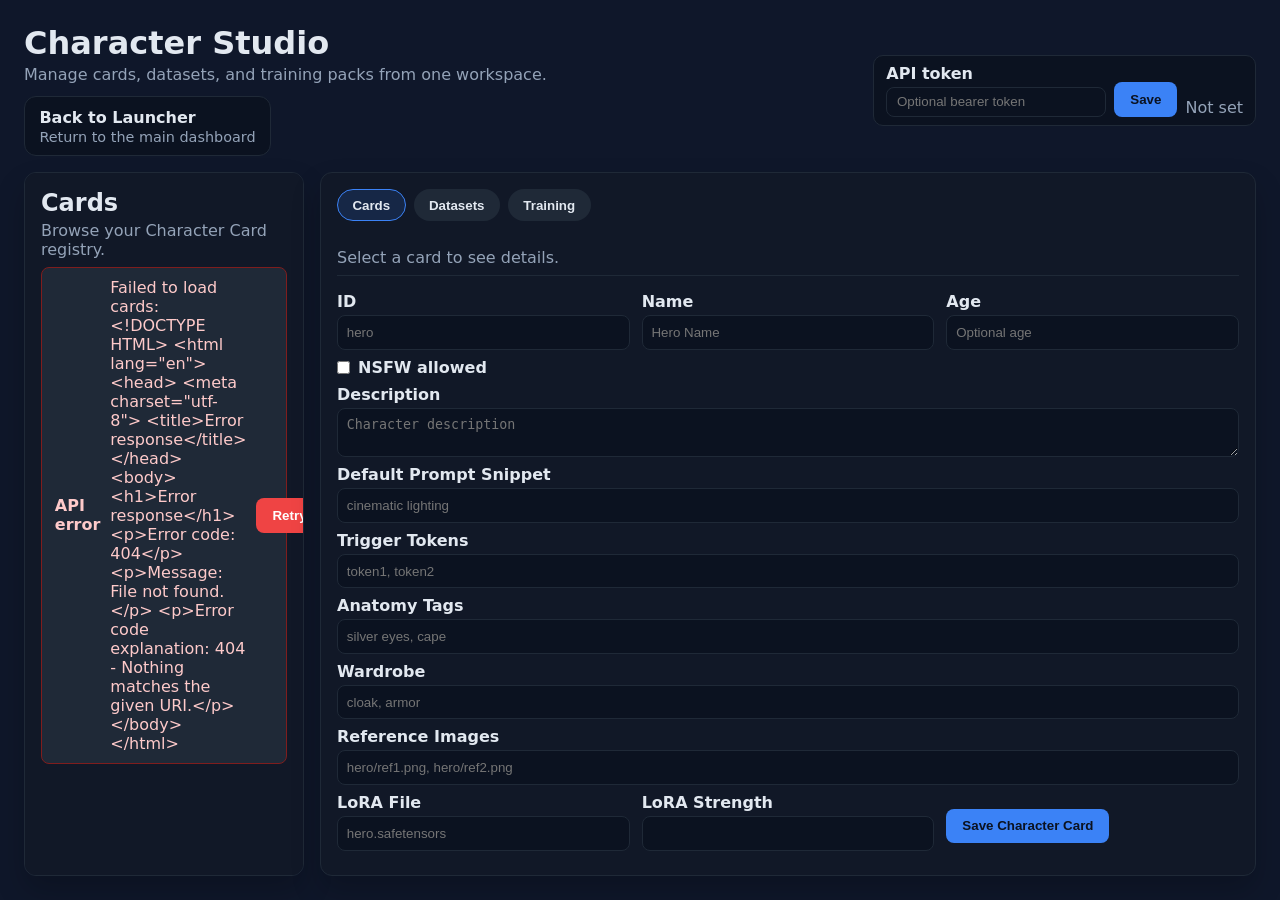
==== modules/runtime/web_launcher/static/character_studio.html @ cdae4105 "Add Character Studio page layout" ====
<!DOCTYPE html>
<html lang="en">
  <head>
    <meta charset="UTF-8" />
    <meta name="viewport" content="width=device-width, initial-scale=1.0" />
    <title>AI Hub Character Studio</title>
    <link rel="stylesheet" href="styles.css" />
  </head>
  <body class="character-studio-page">
    <header>
      <div>
        <h1>Character Studio</h1>
        <p class="muted">Manage cards, datasets, and training packs from one workspace.</p>
        <div class="header-actions">
          <a class="action-tile" href="index.html">
            <span class="action-title">Back to Launcher</span>
            <span class="action-subtitle">Return to the main dashboard</span>
          </a>
        </div>
      </div>
      <form id="auth-form" class="auth-form">
        <label>
          API token
          <input id="auth-token" type="password" placeholder="Optional bearer token" />
        </label>
        <button type="submit">Save</button>
        <span id="auth-state" class="muted">Not set</span>
      </form>
    </header>

    <main class="character-studio-layout">
      <aside class="card sidebar-panel">
        <div class="card-header">
          <h2>Cards</h2>
          <p>Browse your Character Card registry.</p>
        </div>
        <div id="cs-card-list" class="cs-list">
          <div class="placeholder"><span class="spinner" aria-hidden="true"></span> Loading character cards…</div>
        </div>
      </aside>

      <section class="card detail-panel">
        <div class="tab-list" role="tablist">
          <button class="tab-button active" type="button" data-tab="cards">Cards</button>
          <button class="tab-button" type="button" data-tab="datasets">Datasets</button>
          <button class="tab-button" type="button" data-tab="training">Training</button>
        </div>

        <div class="tab-panel active" data-panel="cards">
          <div id="cs-card-detail" class="panel-section">
            <p class="muted">Select a card to see details.</p>
          </div>
          <form id="cs-card-form" class="form-grid">
            <label>ID<input type="text" name="id" placeholder="hero" required /></label>
            <label>Name<input type="text" name="name" placeholder="Hero Name" required /></label>
            <label>Age<input type="text" name="age" placeholder="Optional age" /></label>
            <label class="checkbox"><input type="checkbox" name="nsfw_allowed" /> NSFW allowed</label>
            <label class="full">Description<textarea name="description" rows="2" placeholder="Character description"></textarea></label>
            <label class="full">Default Prompt Snippet<input type="text" name="default_prompt_snippet" placeholder="cinematic lighting" /></label>
            <label class="full">Trigger Tokens<input type="text" name="trigger_tokens" placeholder="token1, token2" /></label>
            <label class="full">Anatomy Tags<input type="text" name="anatomy_tags" placeholder="silver eyes, cape" /></label>
            <label class="full">Wardrobe<input type="text" name="wardrobe" placeholder="cloak, armor" /></label>
            <label class="full">Reference Images<input type="text" name="reference_images" placeholder="hero/ref1.png, hero/ref2.png" /></label>
            <label>LoRA File<input type="text" name="lora_file" placeholder="hero.safetensors" /></label>
            <label>LoRA Strength<input type="number" name="lora_default_strength" step="0.05" min="0" /></label>
            <div class="actions-row">
              <button type="submit">Save Character Card</button>
              <div id="cs-card-status" class="result"></div>
            </div>
          </form>
        </div>

        <div class="tab-panel" data-panel="datasets">
          <div class="panel-section">
            <h3>Datasets</h3>
            <p class="muted">Track dataset folders, tagging progress, and caption quality.</p>
            <div class="panel-grid">
              <div class="panel-card">
                <strong>Collections</strong>
                <p class="muted">Link datasets to character IDs for faster training runs.</p>
              </div>
              <div class="panel-card">
                <strong>Tagging</strong>
                <p class="muted">Review tag coverage and ensure prompts are balanced.</p>
              </div>
              <div class="panel-card">
                <strong>Exports</strong>
                <p class="muted">Package training-ready folders with metadata.</p>
              </div>
            </div>
          </div>
        </div>

        <div class="tab-panel" data-panel="training">
          <div class="panel-section">
            <h3>Training</h3>
            <p class="muted">Schedule packs, monitor runs, and share configuration presets.</p>
            <div class="panel-grid">
              <div class="panel-card">
                <strong>Upcoming runs</strong>
                <p class="muted">Queue new training packs with dataset + LoRA settings.</p>
              </div>
              <div class="panel-card">
                <strong>Recent activity</strong>
                <p class="muted">Track outputs, checkpoints, and evaluation notes.</p>
              </div>
            </div>
          </div>
        </div>
      </section>
    </main>

    <script src="app.js"></script>
    <script>
      window.AIHub?.initCharacterStudioPage?.();
    </script>
  </body>
</html>
---- modules/runtime/web_launcher/static/styles.css ----
:root {
  color-scheme: dark light;
  --bg: #0f172a;
  --panel: #111827;
  --accent: #3b82f6;
  --muted: #94a3b8;
  --text: #e2e8f0;
  --border: #1f2937;
}

* {
  box-sizing: border-box;
}

body {
  margin: 0;
  font-family: "Inter", system-ui, -apple-system, sans-serif;
  background: var(--bg);
  color: var(--text);
  padding: 1.5rem;
}

header {
  display: flex;
  justify-content: space-between;
  align-items: center;
  gap: 1rem;
  margin-bottom: 1rem;
}

.header-actions {
  margin-top: 0.75rem;
  display: flex;
  flex-wrap: wrap;
  gap: 0.75rem;
}

.auth-form {
  display: flex;
  align-items: flex-end;
  gap: 0.5rem;
  background: #0b1220;
  border: 1px solid var(--border);
  padding: 0.5rem 0.75rem;
  border-radius: 10px;
}

.auth-form label {
  display: flex;
  flex-direction: column;
  gap: 0.25rem;
  font-weight: 600;
}

.auth-form input {
  background: #0b1220;
  border: 1px solid var(--border);
  color: var(--text);
  padding: 0.4rem 0.6rem;
  border-radius: 8px;
  min-width: 220px;
}

h1 {
  margin: 0;
}

.muted {
  color: var(--muted);
  margin: 0.2rem 0 0;
}

.error-text {
  color: #f87171;
}

main {
  display: grid;
  grid-template-columns: repeat(auto-fit, minmax(320px, 1fr));
  gap: 1rem;
}

.card {
  background: var(--panel);
  border: 1px solid var(--border);
  border-radius: 12px;
  padding: 1rem;
  box-shadow: 0 15px 30px rgba(0, 0, 0, 0.2);
}

.card-header {
  margin-bottom: 0.5rem;
}

.card-header h2 {
  margin: 0;
}

.card-header p {
  margin: 0.25rem 0 0;
  color: var(--muted);
}

.card-subheader {
  display: flex;
  justify-content: space-between;
  align-items: center;
}

.status-pill {
  padding: 0.5rem 0.75rem;
  border-radius: 999px;
  background: #334155;
  color: var(--text);
  font-weight: 600;
  min-width: 120px;
  text-align: center;
}

.actions-grid {
  display: grid;
  grid-template-columns: repeat(auto-fit, minmax(220px, 1fr));
  gap: 0.75rem;
}

.toolkit-row {
  display: flex;
  gap: 0.5rem;
  flex-wrap: wrap;
  margin: 0.25rem 0 0.5rem;
}

.badge {
  padding: 0.2rem 0.6rem;
  border-radius: 999px;
  border: 1px solid var(--border);
  background: #0b1220;
  font-size: 0.85rem;
}

.badge.ok {
  border-color: #22c55e;
  color: #22c55e;
}

.badge.warn {
  border-color: #f97316;
  color: #f97316;
}

.action-button {
  border: 1px solid var(--border);
  background: #1f2937;
  color: var(--text);
  border-radius: 10px;
  padding: 0.75rem;
  text-align: left;
  cursor: pointer;
  transition: border 0.2s ease, transform 0.1s ease;
}

.action-button:hover {
  border-color: var(--accent);
  transform: translateY(-1px);
}

.action-button h3 {
  margin: 0 0 0.25rem;
}

.action-button p {
  margin: 0;
  color: var(--muted);
}

.action-tile {
  border: 1px solid var(--border);
  background: #0b1220;
  color: var(--text);
  border-radius: 12px;
  padding: 0.65rem 0.9rem;
  text-align: left;
  display: grid;
  gap: 0.15rem;
  min-width: 220px;
  cursor: pointer;
  transition: border 0.2s ease, transform 0.1s ease;
  text-decoration: none;
}

.action-tile:hover {
  border-color: var(--accent);
  transform: translateY(-1px);
}

.action-title {
  font-weight: 700;
}

.action-subtitle {
  color: var(--muted);
  font-size: 0.9rem;
}

.result {
  margin-top: 0.75rem;
  color: var(--muted);
  font-size: 0.95rem;
}

.form-grid {
  display: grid;
  grid-template-columns: repeat(auto-fit, minmax(220px, 1fr));
  gap: 0.5rem 0.75rem;
  margin-bottom: 0.5rem;
}

.form-grid label {
  display: flex;
  flex-direction: column;
  gap: 0.25rem;
  font-weight: 600;
  color: var(--text);
}

.form-grid input,
.form-grid textarea,
.characters input {
  background: #0b1220;
  border: 1px solid var(--border);
  color: var(--text);
  padding: 0.55rem;
  border-radius: 8px;
}

.full {
  grid-column: 1 / -1;
}

.characters table {
  width: 100%;
  border-collapse: collapse;
  margin-top: 0.5rem;
}

.characters th,
.characters td {
  border: 1px solid var(--border);
  padding: 0.5rem;
  text-align: left;
}

.actions-row {
  display: flex;
  gap: 1rem;
  align-items: center;
  margin-top: 0.5rem;
}

.actions-row.space-between {
  justify-content: space-between;
}

.note-list {
  margin-top: 0.5rem;
  padding-left: 1.1rem;
  color: var(--muted);
}

.note-list li {
  margin-bottom: 0.2rem;
}

.warning {
  display: block;
  color: #fbbf24;
  margin-top: 0.15rem;
}

button {
  background: var(--accent);
  color: #0b1220;
  border: none;
  padding: 0.6rem 1rem;
  border-radius: 8px;
  font-weight: 700;
  cursor: pointer;
}

button.secondary {
  background: #1f2937;
  color: var(--text);
}

.manifest-grid {
  display: grid;
  grid-template-columns: repeat(auto-fit, minmax(320px, 1fr));
  gap: 1rem;
}

.manifest-detail {
  border: 1px solid var(--border);
  border-radius: 10px;
  padding: 0.75rem;
  background: #0b1220;
  min-height: 180px;
}

.manifest-list {
  list-style: none;
  padding: 0;
  margin: 0;
}

.manifest-list li {
  padding: 0.5rem;
  border: 1px solid var(--border);
  border-radius: 8px;
  margin-bottom: 0.5rem;
  background: #0b1220;
}

.gpu-summary {
  padding: 0.5rem 0.75rem;
  border: 1px dashed var(--border);
  border-radius: 8px;
  margin-bottom: 0.5rem;
  background: rgba(59, 130, 246, 0.06);
}

.placeholder {
  display: inline-flex;
  align-items: center;
  gap: 8px;
  color: var(--muted);
}

.spinner {
  width: 14px;
  height: 14px;
  border-radius: 50%;
  border: 2px solid var(--muted);
  border-top-color: transparent;
  animation: spin 0.8s linear infinite;
}

@keyframes spin {
  to {
    transform: rotate(360deg);
  }
}

.banner {
  border: 1px solid var(--border);
  border-radius: 8px;
  padding: 0.6rem 0.8rem;
  display: flex;
  align-items: center;
  gap: 10px;
  background: #0b1220;
}

.banner.error {
  border-color: #7f1d1d;
  background: #1f2937;
  color: #fecaca;
}

.banner button {
  margin-left: auto;
  background: #ef4444;
  color: #fff;
}

.manifest-list span {
  display: block;
}

.tagline {
  color: var(--muted);
}

.filters {
  display: flex;
  flex-wrap: wrap;
  gap: 10px;
  align-items: center;
  margin-bottom: 12px;
}

.filter-buttons label {
  margin-right: 10px;
  font-size: 0.9rem;
}

.tags {
  display: flex;
  flex-wrap: wrap;
  gap: 8px;
}

.tag {
  border: 1px solid #334155;
  padding: 4px 10px;
  border-radius: 14px;
  background: #0b1220;
  cursor: pointer;
}

.tag.active {
  background: #1e293b;
  border-color: var(--accent);
  color: var(--text);
}

.manifest-table table {
  width: 100%;
  border-collapse: collapse;
}

.manifest-table th,
.manifest-table td {
  border: 1px solid var(--border);
  padding: 8px;
  vertical-align: top;
}

.manifest-table th {
  background: #0b1220;
  text-align: left;
}

.manifest-table td.wrap {
  white-space: normal;
}

.detail-header {
  display: flex;
  justify-content: space-between;
  align-items: center;
  gap: 10px;
  margin-bottom: 8px;
}

.detail-grid {
  display: grid;
  grid-template-columns: repeat(auto-fit, minmax(140px, 1fr));
  gap: 10px;
  margin-bottom: 10px;
}

.detail-grid strong {
  display: block;
}

.pill.inline {
  display: inline-flex;
  align-items: center;
}

.action-buttons {
  display: flex;
  gap: 8px;
}

.result-stack {
  display: flex;
  flex-direction: column;
  gap: 4px;
  align-items: flex-end;
}

.job-card,
.history-card {
  border: 1px solid var(--border);
  border-radius: 8px;
  padding: 10px 12px;
  background: #0b1220;
  margin-bottom: 10px;
}

.job-header {
  display: flex;
  justify-content: space-between;
  align-items: center;
  gap: 10px;
}

.pill {
  padding: 4px 10px;
  border-radius: 12px;
  color: #111827;
  background: #e5e7eb;
  text-transform: capitalize;
}

.pill.running {
  background: #fef3c7;
  color: #92400e;
}

.pill.ok {
  background: #d1fae5;
  color: #065f46;
}

.pill.warning {
  background: #fde68a;
  color: #92400e;
}

.pill.succeeded {
  background: #d1fae5;
  color: #065f46;
}

.pill.failed {
  background: #fee2e2;
  color: #991b1b;
}

.job-card pre {
  background: #0f172a;
  color: #e2e8f0;
  padding: 8px;
  border-radius: 6px;
  max-height: 160px;
  overflow: auto;
}

.job-events {
  margin-top: 8px;
}

.event-list {
  list-style: none;
  padding: 0;
  margin: 8px 0 0;
}

.event-list li {
  display: flex;
  gap: 8px;
  align-items: flex-start;
  border-left: 3px solid var(--border);
  padding: 6px 8px;
  margin-bottom: 6px;
}

.event-list li.info {
  border-color: #60a5fa;
}

.event-list li.warning {
  border-color: #fbbf24;
}

.event-list li.error {
  border-color: #f87171;
}

.event-list .stamp {
  font-size: 12px;
  color: var(--muted);
  min-width: 110px;
}

.event-list .event-title {
  display: block;
  font-weight: 700;
}

.event-list .muted {
  display: block;
}

.history-list {
  display: flex;
  flex-direction: column;
}

.history-actions {
  display: flex;
  gap: 10px;
  align-items: center;
  margin-top: 6px;
}

.history-panel {
  margin-top: 20px;
  border-top: 1px solid var(--border);
  padding-top: 16px;
}

.form-grid label.checkbox {
  flex-direction: row;
  align-items: center;
  gap: 8px;
  font-weight: 600;
}

.form-grid label.checkbox input {
  width: auto;
  margin: 0;
}

.character-studio-layout {
  display: grid;
  grid-template-columns: minmax(220px, 280px) minmax(0, 1fr);
  gap: 1rem;
}

.sidebar-panel {
  max-height: calc(100vh - 160px);
  overflow: auto;
}

.detail-panel {
  display: flex;
  flex-direction: column;
  gap: 1rem;
}

.tab-list {
  display: flex;
  gap: 0.5rem;
  flex-wrap: wrap;
}

.tab-button {
  background: #1f2937;
  color: var(--text);
  border: 1px solid transparent;
  padding: 0.45rem 0.9rem;
  border-radius: 999px;
  font-weight: 600;
}

.tab-button.active {
  border-color: var(--accent);
  background: rgba(59, 130, 246, 0.15);
}

.tab-panel {
  display: none;
}

.tab-panel.active {
  display: block;
}

.panel-section {
  padding: 0.5rem 0;
  border-bottom: 1px solid var(--border);
  margin-bottom: 1rem;
}

.panel-grid {
  display: grid;
  grid-template-columns: repeat(auto-fit, minmax(200px, 1fr));
  gap: 0.75rem;
  margin-top: 0.75rem;
}

.panel-card {
  border: 1px solid var(--border);
  border-radius: 10px;
  padding: 0.75rem;
  background: #0b1220;
}

.cs-list {
  display: flex;
  flex-direction: column;
  gap: 0.5rem;
}

.cs-list-item {
  border: 1px solid var(--border);
  border-radius: 10px;
  padding: 0.6rem 0.7rem;
  background: #0b1220;
  text-align: left;
  color: var(--text);
  cursor: pointer;
  display: grid;
  gap: 0.15rem;
}

.cs-list-item.active {
  border-color: var(--accent);
  box-shadow: 0 0 0 1px rgba(59, 130, 246, 0.4);
}

@media (max-width: 720px) {
  header {
    flex-direction: column;
    align-items: flex-start;
  }

  .auth-form {
    width: 100%;
    flex-wrap: wrap;
  }

  .auth-form input {
    width: 100%;
  }

  .character-studio-layout {
    grid-template-columns: 1fr;
  }
}
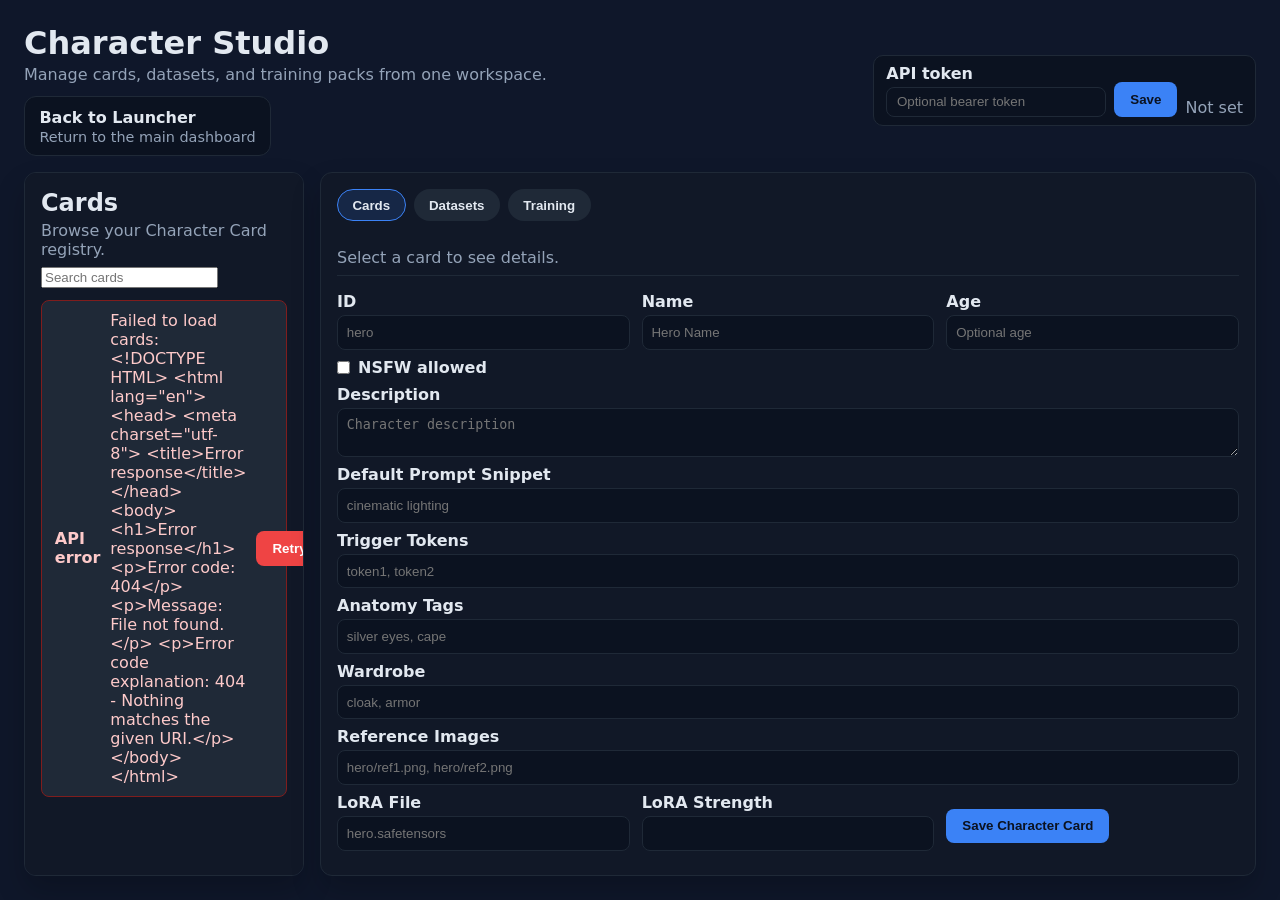
==== commit 2dcd61a1: "Add character search and validation feedback" ====
--- a/modules/runtime/web_launcher/static/character_studio.html
+++ b/modules/runtime/web_launcher/static/character_studio.html
@@ -33,6 +33,9 @@
         <div class="card-header">
           <h2>Cards</h2>
           <p>Browse your Character Card registry.</p>
+        </div>
+        <div class="filters">
+          <input id="cs-card-search" type="search" placeholder="Search cards" />
         </div>
         <div id="cs-card-list" class="cs-list">
           <div class="placeholder"><span class="spinner" aria-hidden="true"></span> Loading character cards…</div>
--- a/modules/runtime/web_launcher/static/styles.css
+++ b/modules/runtime/web_launcher/static/styles.css
@@ -372,6 +372,13 @@
   color: #fff;
 }
 
+.field-error {
+  display: block;
+  margin-top: 4px;
+  font-size: 0.8rem;
+  color: #fca5a5;
+}
+
 .manifest-list span {
   display: block;
 }
